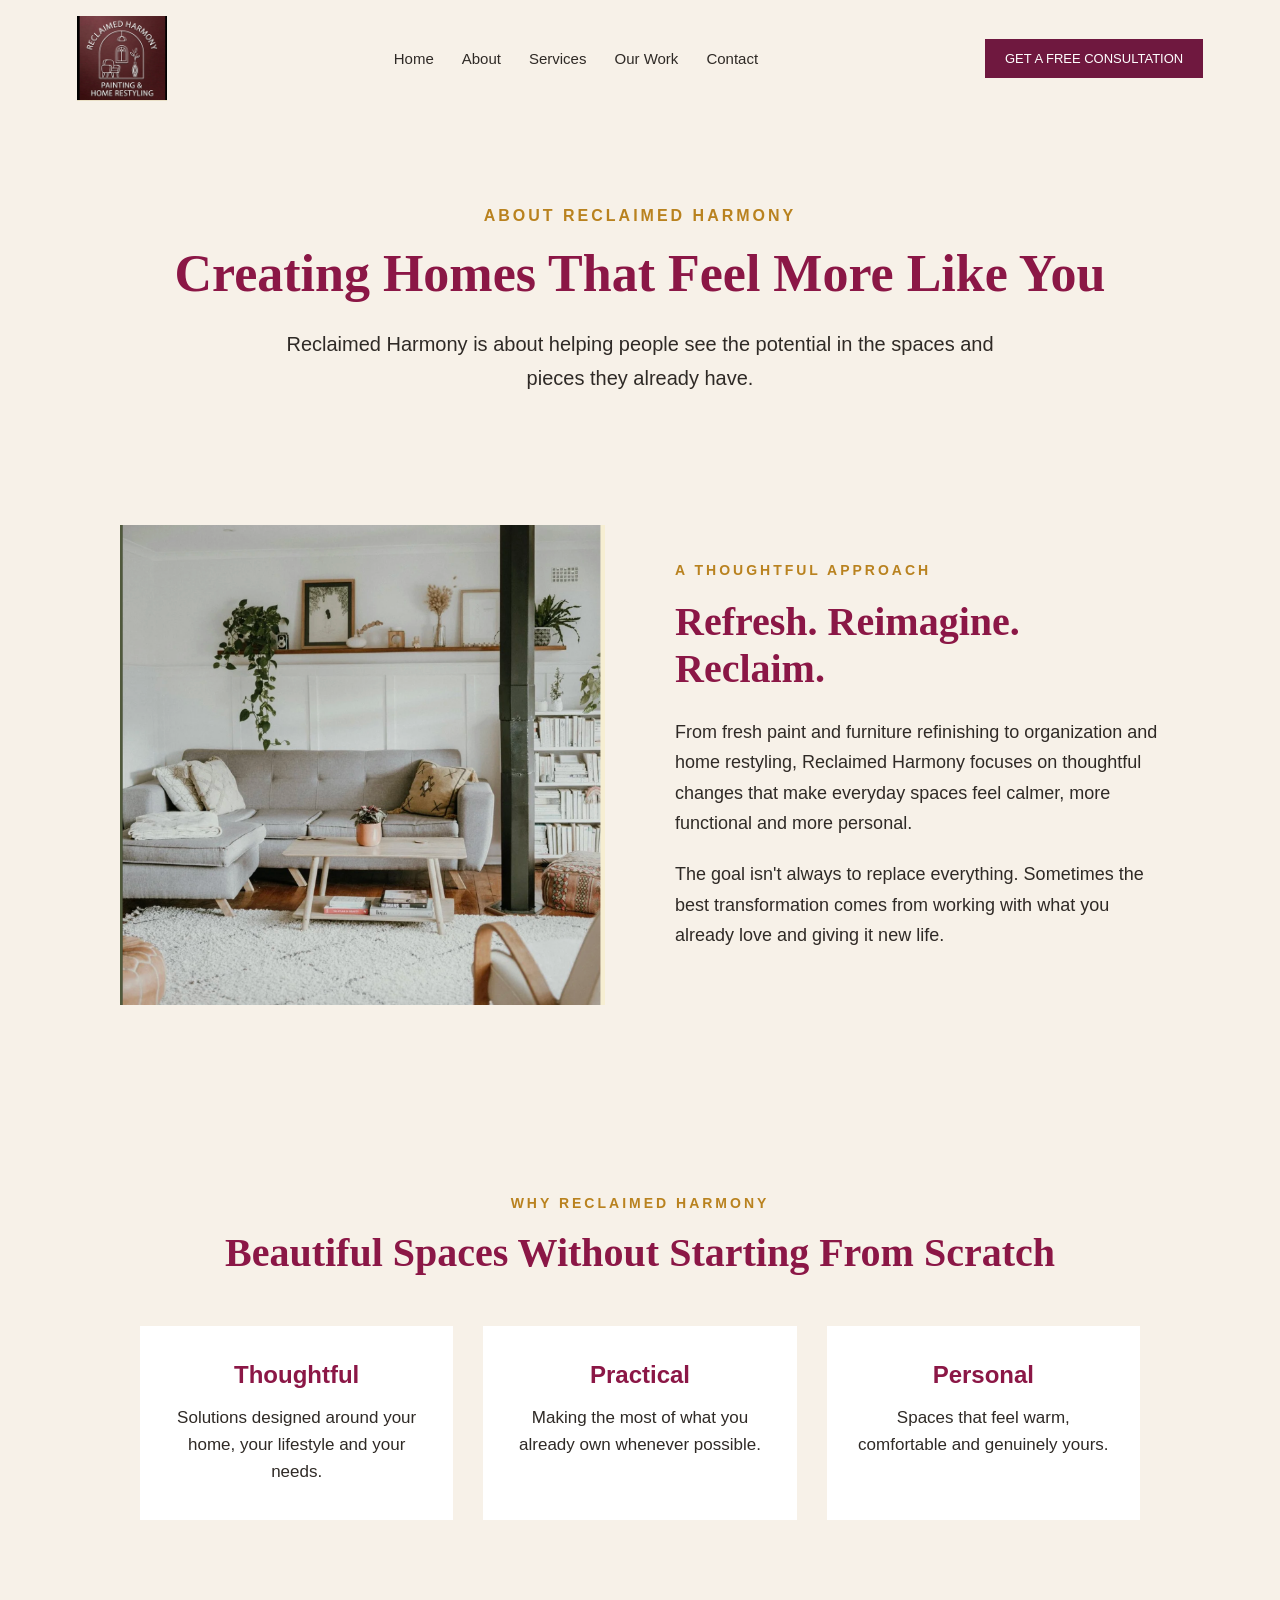
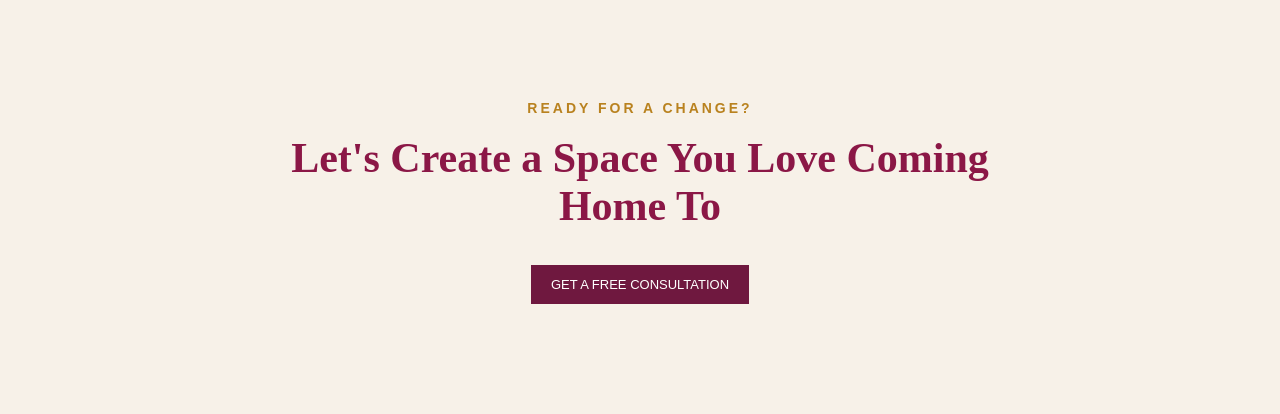
==== about.html @ 09aae3c1 "Initial commit" ====
<!DOCTYPE html>
<html lang="en">

<head>
  <meta charset="UTF-8">
  <meta name="viewport" content="width=device-width, initial-scale=1.0">

  <title>About | Reclaimed Harmony</title>

  <link rel="stylesheet" href="style.css">
</head>

<body><header>
  <nav>
    <a href="index.html" class="logo">
      <img src="images/RHlogo.png" alt="Reclaimed Harmony logo">
    </a>

    <div class="nav-links">
      <a href="index.html">Home</a>
      <a href="about.html">About</a>
      <a href="services.html">Services</a>
      <a href="work.html">Our Work</a>
      <a href="contact.html">Contact</a>
    </div>

    <a href="contact.html" class="nav-btn">
      Get a Free Consultation
    </a>
  </nav>
</header>

<main>

  <section class="about-hero">
    <p class="eyebrow">ABOUT RECLAIMED HARMONY</p>

    <h1>Creating Homes That Feel More Like You</h1>

    <p class="about-intro">
      Reclaimed Harmony is about helping people see the potential in the
      spaces and pieces they already have.
    </p>
  </section>

  <section class="about-story">

    <div class="about-image">
      <img src="images/hero-living-room.png" alt="Warm styled living room">
    </div>

    <div class="about-copy">
      <p class="eyebrow">A THOUGHTFUL APPROACH</p>

      <h2>Refresh. Reimagine. Reclaim.</h2>

      <p>
        From fresh paint and furniture refinishing to organization and home
        restyling, Reclaimed Harmony focuses on thoughtful changes that make
        everyday spaces feel calmer, more functional and more personal.
      </p>

      <p>
        The goal isn't always to replace everything. Sometimes the best
        transformation comes from working with what you already love and
        giving it new life.
      </p>
    </div>

  </section>

  <section class="about-values">
    <p class="eyebrow">WHY RECLAIMED HARMONY</p>

    <h2>Beautiful Spaces Without Starting From Scratch</h2>

    <div class="value-grid">
      <div>
        <h3>Thoughtful</h3>
        <p>Solutions designed around your home, your lifestyle and your needs.</p>
      </div>

      <div>
        <h3>Practical</h3>
        <p>Making the most of what you already own whenever possible.</p>
      </div>

      <div>
        <h3>Personal</h3>
        <p>Spaces that feel warm, comfortable and genuinely yours.</p>
      </div>
    </div>
  </section>

  <section class="about-cta">
    <p class="eyebrow">READY FOR A CHANGE?</p>

    <h2>Let's Create a Space You Love Coming Home To</h2>

    <a href="contact.html" class="btn">
      Get a Free Consultation
    </a>
  </section>

</main>

<script src="script.js"></script>
---- style.css ----
* {
  margin: 0;
  padding: 0;
  box-sizing: border-box;
}

body {
  font-family: Arial, sans-serif;
  background-color: #f7f1e8;
  color: #2f2a26;
}

header {
  background-color: #f7f1e8;
  padding: 16px 6%;
}

nav {
  display: flex;
  align-items: center;
  justify-content: space-between;
  gap: 30px;
}

.logo img {
  width: 90px;
  display: block;
}

.nav-links {
  display: flex;
  gap: 28px;
}

.nav-links a {
  text-decoration: none;
  color: #2f2a26;
  font-size: 15px;
}

.nav-btn,
.btn {
  display: inline-block;
  background-color: #6f183f;
  color: white;
  text-decoration: none;
  padding: 12px 20px;
  text-transform: uppercase;
  font-size: 13px;
}

/* HERO */

.hero {
  min-height: 620px;
  background-image:
    linear-gradient(
      90deg,
      rgba(35, 25, 20, 0.68) 0%,
      rgba(35, 25, 20, 0.35) 42%,
      rgba(35, 25, 20, 0) 70%
    ),
    url("images/hero-living-room.png");

  background-size: cover;
  background-position: center;
  display: flex;
  align-items: center;
  padding: 70px 8%;
}

.hero-content {
  max-width: 520px;
  color: white;
}

.hero h1 {
  font-family: Georgia, serif;
  font-size: 58px;
  line-height: 1;
  text-transform: uppercase;
  margin-bottom: 22px;
}

.hero-content > p:not(.service-area) {
  font-size: 18px;
  line-height: 1.6;
  margin-bottom: 24px;
}

.service-area {
  margin-top: 22px;
  font-size: 14px;
  line-height: 1.5;
}
/* HOW WE CAN HELP */

.services-preview {
  padding: 70px 8%;
  background-color: #f7f1e8;
  text-align: center;
}

.section-heading {
  max-width: 700px;
  margin: 0 auto 45px;
}

.eyebrow {
  color: #b58a3a;
  font-size: 13px;
  letter-spacing: 2px;
  text-transform: uppercase;
  margin-bottom: 10px;
}

.section-heading h2 {
  font-family: Georgia, serif;
  font-size: 42px;
  color: #6f183f;
  margin-bottom: 14px;
}

.section-heading p {
  font-size: 16px;
  line-height: 1.6;
}

.service-cards {
  display: grid;
  grid-template-columns: repeat(4, 1fr);
  gap: 24px;
  margin-bottom: 35px;
}

.service-card {
  text-align: left;
  background-color: #fffaf3;
  padding-bottom: 22px;
}

.service-card img {
  width: 100%;
  height: 220px;
  object-fit: cover;
  display: block;
}

.service-card h3 {
  font-family: Georgia, serif;
  color: #6f183f;
  font-size: 21px;
  margin: 20px 18px 10px;
}

.service-card p {
  font-size: 14px;
  line-height: 1.6;
  margin: 0 18px;
}

.services-link {
  display: inline-block;
  color: #6f183f;
  text-decoration: none;
  font-weight: bold;
  border-bottom: 1px solid #6f183f;
  padding-bottom: 3px;
}
/* OUR WORK PAGE */

.work-hero {
  text-align: center;
  padding: 90px 8% 70px;
  background-color: #f7f1e8;
}

.work-hero .eyebrow {
  color: #b88a2a;
  font-size: 14px;
  letter-spacing: 3px;
  font-weight: 600;
  margin-bottom: 14px;
}

.work-hero h1 {
  font-family: Georgia, serif;
  font-size: 48px;
  color: #7a163f;
  margin-bottom: 18px;
}

.work-hero > p:last-child {
  max-width: 720px;
  margin: 0 auto;
  font-size: 18px;
  line-height: 1.6;
  color: #2f2a26;
}
/* BEFORE & AFTER PROJECTS */

.transformations {
  padding: 70px 8% 100px;
  background-color: #ffffff;
}

.transformation-heading {
  text-align: center;
  max-width: 700px;
  margin: 0 auto 45px;
}

.transformation-heading .eyebrow {
  color: #b88a2a;
  font-size: 14px;
  letter-spacing: 3px;
  font-weight: 600;
  margin-bottom: 10px;
}


.transformation-heading h2 {
  font-family: Georgia, serif;
  font-size: 40px;
  color: #7a163f;
  margin-bottom: 15px;
}

.transformation-heading > p:last-child {
  font-size: 17px;
  line-height: 1.6;
  color: #2f2a26;
}

.transformation-card {
  max-width: 1100px;
  margin: 0 auto;
  background-color: #f7f1e8;
}

.transformation-card img {
  display: block;
  width: 100%;
  height: auto;
}

.transformation-info {
  padding: 30px 35px;
}

.transformation-info h3 {
  font-family: Georgia, serif;
  color: #7a163f;
  font-size: 27px;
  margin-bottom: 10px;
}

.transformation-info p {
  line-height: 1.6;
  margin: 0;
}
/* =========================
   OUR WORK - TRANSFORMATIONS
   ========================= */

.transformations {
    padding: 70px 8%;
    background-color: #f7f1e8;
}

.transformation-card {
    max-width: 1150px;
    margin: 0 auto 60px;
    background-color: #ffffff;
}

.transformation-card img {
    width: 100%;
    display: block;
    height: auto;
}

.transformation-info {
    padding: 30px 35px;
}

.transformation-info h3 {
    font-family: Georgia, serif;
    color: #861b48;
    font-size: 30px;
    margin: 0 0 12px;
}

.transformation-info p {
    font-size: 17px;
    line-height: 1.6;
    margin: 0;
    color: #292522;
}

/* Tablet */
@media (max-width: 900px) {
    .transformations {
        padding: 50px 5%;
    }

    .transformation-info {
        padding: 25px;
    }
}

/* Mobile */
@media (max-width: 600px) {
    .transformations {
        padding: 40px 20px;
    }

    .transformation-info {
        padding: 20px;
    }

    .transformation-info h3 {
        font-size: 25px;
    }

    .transformation-info p {
        font-size: 16px;
    }
}
/* Make transformation gallery smaller */

.transformations {
    max-width: 850px;
    margin: 0 auto;
    padding: 60px 30px;
}

.transformation-card {
    max-width: 750px;
    margin: 0 auto 45px;
}

.transformation-card img {
    width: 100%;
    height: auto;
    display: block;
}

.transformation-info {
    padding: 22px 25px 28px;
}

.transformation-info h3 {
    font-size: 26px;
}

.transformation-info p {
    font-size: 16px;
}
/* Featured transformations */

.featured-transformations {
  max-width: 1100px;
  margin: 0 auto;
  padding: 60px 30px;
}

.featured-grid {
  display: grid;
  grid-template-columns: repeat(2, 1fr);
  gap: 35px;
}

.featured-card {
  width: 100%;
}

.featured-card img {
  width: 100%;
  height: auto;
  display: block;
  border-radius: 4px;
}

.featured-card h3 {
  margin-top: 15px;
  font-size: 24px;
  color: #7d173d;
}

.featured-card p {
  font-size: 16px;
  line-height: 1.6;
}
@media (max-width: 700px) {
  .featured-grid {
    grid-template-columns: 1fr;
  }

  .featured-transformations {
    padding: 40px 20px;
  }
}
/* OUR WORK CTA */

.work-cta {
    text-align: center;
    padding: 75px 30px;
    background-color: #f5eee5;
}

.work-cta h2 {
    color: #7d173d;
    font-size: 40px;
    margin: 8px 0 15px;
}

.work-cta > p:not(.eyebrow) {
    max-width: 650px;
    margin: 0 auto 28px;
    font-size: 17px;
    line-height: 1.6;
}

.work-cta .cta-button {
    display: inline-block;
    background-color: #7d173d;
    color: white;
    text-decoration: none;
    padding: 15px 26px;
    font-weight: 600;
}

.work-cta .cta-button:hover {
    opacity: 0.85;
}
/* =========================
   SERVICES PAGE
========================= */

.services-hero {
    max-width: 1100px;
    margin: 0 auto;
    padding: 70px 30px 45px;
    text-align: center;
}

.services-hero .eyebrow {
    color: #b77a28;
    font-size: 14px;
    letter-spacing: 2px;
    text-transform: uppercase;
    margin-bottom: 12px;
}

.services-hero h1 {
    color: #8b1745;
    font-size: 42px;
    margin-bottom: 18px;
}

.services-intro {
    max-width: 760px;
    margin: 0 auto;
    font-size: 18px;
    line-height: 1.7;
}


/* SERVICE ROWS */

.services-list {
    max-width: 1050px;
    margin: 0 auto;
    padding: 20px 30px 80px;
}

.service-detail {
    display: flex;
    align-items: center;
    gap: 55px;
    margin-bottom: 80px;
}

.service-detail.reverse {
    flex-direction: row-reverse;
}

.service-detail img {
    width: 48%;
    height: 340px;
    object-fit: cover;
    border-radius: 4px;
}

.service-detail-text {
    flex: 1;
}

.service-detail-text .eyebrow {
    color: #b77a28;
    font-size: 14px;
    letter-spacing: 2px;
    margin-bottom: 8px;
}

.service-detail-text h2 {
    color: #8b1745;
    font-size: 30px;
    margin-bottom: 14px;
}

.service-detail-text p {
    font-size: 17px;
    line-height: 1.7;
}


/* MOBILE */

@media (max-width: 768px) {

    .services-hero {
        padding: 50px 20px 30px;
    }

    .services-hero h1 {
        font-size: 32px;
    }

    .services-list {
    max-width: 1050px;
    margin: 0 auto;
    padding: 0 30px 80px;

    }

    .service-detail,
    .service-detail.reverse {
        flex-direction: column;
        gap: 25px;
        margin-bottom: 55px;
    }

    .service-detail img {
        width: 100%;
        height: 280px;
    }
}
/* SERVICES CTA */

.services-cta {
    text-align: center;
    max-width: 850px;
    margin: 20px auto 0;
    padding: 70px 30px 90px;
}

.services-cta .eyebrow {
    color: #b87918;
    font-size: 14px;
    letter-spacing: 3px;
    font-weight: 600;
    margin-bottom: 15px;
}

.services-cta h2 {
    color: #8b1644;
    font-size: 38px;
    margin-bottom: 18px;
}

.services-cta > p:not(.eyebrow) {
    font-size: 18px;
    line-height: 1.7;
    max-width: 700px;
    margin: 0 auto 30px;
}

.services-cta .cta-btn {
    display: inline-block;
    background-color: #8b1644;
    color: white;
    text-decoration: none;
    padding: 16px 28px;
    font-weight: 600;
}
/* =========================
   CONTACT PAGE
========================= */

.contact-hero {
    max-width: 1050px;
    margin: 0 auto;
    padding: 90px 30px 55px;
    text-align: center;
}

.contact-hero .eyebrow {
    color: #b87520;
    text-transform: uppercase;
    letter-spacing: 3px;
    font-size: 14px;
    font-weight: 600;
    margin-bottom: 18px;
}

.contact-hero h1 {
    color: #941b4d;
    font-size: 48px;
    margin-bottom: 20px;
}

.contact-hero > p:last-child {
    max-width: 700px;
    margin: 0 auto;
    font-size: 18px;
    line-height: 1.7;
}


/* CONTACT AREA */

.contact-section {
    max-width: 1100px;
    margin: 0 auto;
    padding: 40px 30px 100px;
    display: grid;
    grid-template-columns: 1fr 1fr;
    gap: 80px;
    align-items: start;
}

.contact-details .eyebrow {
    color: #b87520;
    text-transform: uppercase;
    letter-spacing: 3px;
    font-size: 14px;
    font-weight: 600;
    margin-bottom: 15px;
}

.contact-details h2 {
    color: #941b4d;
    font-size: 34px;
    margin-bottom: 20px;
}

.contact-details > p {
    font-size: 17px;
    line-height: 1.7;
    margin-bottom: 35px;
}

.contact-item {
    margin-bottom: 25px;
}

.contact-item strong {
    color: #941b4d;
    font-size: 18px;
}

.contact-item p {
    margin-top: 7px;
    line-height: 1.6;
}


/* FORM */

.contact-form {
    background: #ffffff;
    padding: 40px;
    border-radius: 4px;
    display: flex;
    flex-direction: column;
}

.contact-form label {
    font-weight: 600;
    margin-bottom: 8px;
}

.contact-form input,
.contact-form select,
.contact-form textarea {
    width: 100%;
    box-sizing: border-box;
    padding: 13px;
    margin-bottom: 22px;
    border: 1px solid #c8bfb4;
    background: #faf8f4;
    font-family: inherit;
    font-size: 16px;
}

.contact-form textarea {
    resize: vertical;
}

.contact-form input:focus,
.contact-form select:focus,
.contact-form textarea:focus {
    outline: 2px solid #b87520;
    border-color: transparent;
}

.contact-form .btn {
    background: #941b4d;
    color: white;
    border: none;
    padding: 16px 25px;
    font-size: 15px;
    font-weight: 700;
    text-transform: uppercase;
    cursor: pointer;
    align-self: flex-start;
}

.contact-form .btn:hover {
    background: #74133b;
}


/* MOBILE */

@media (max-width: 768px) {

    .contact-hero {
        padding: 60px 20px 40px;
    }

    .contact-hero h1 {
        font-size: 36px;
    }

    .contact-section {
    max-width: 1100px;
    margin: 0 auto;
    padding: 40px 30px 140px;
    }

    .contact-form {
        padding: 25px;
    }
}
/* ABOUT PAGE */

.about-hero {
  text-align: center;
  padding: 90px 20px 70px;
  max-width: 1100px;
  margin: 0 auto;
}

.about-hero .eyebrow {
  color: #b9821f;
  font-size: 16px;
  letter-spacing: 3px;
  font-weight: 600;
  margin-bottom: 20px;
}

.about-hero h1 {
  color: #8b1746;
  font-family: Georgia, serif;
  font-size: 52px;
  line-height: 1.1;
  margin-bottom: 25px;
}

.about-intro {
  max-width: 760px;
  margin: 0 auto;
  font-size: 20px;
  line-height: 1.7;
}


/* ABOUT STORY */

.about-story {
  max-width: 1100px;
  margin: 0 auto;
  padding: 60px 30px 100px;
  display: grid;
  grid-template-columns: 1fr 1fr;
  gap: 70px;
  align-items: center;
}

.about-image img {
  width: 100%;
  height: 480px;
  object-fit: cover;
  display: block;
}

.about-copy .eyebrow {
  color: #b9821f;
  letter-spacing: 3px;
  font-size: 14px;
  font-weight: 600;
  margin-bottom: 15px;
}

.about-copy h2 {
  color: #8b1746;
  font-family: Georgia, serif;
  font-size: 40px;
  margin-bottom: 25px;
}

.about-copy p {
  font-size: 18px;
  line-height: 1.7;
  margin-bottom: 20px;
}


/* VALUES */

.about-values {
  background-color: #f7f1e8;
  text-align: center;
  padding: 90px 30px;
}

.about-values .eyebrow {
  color: #b9821f;
  letter-spacing: 3px;
  font-size: 14px;
  font-weight: 600;
}

.about-values h2 {
  color: #8b1746;
  font-family: Georgia, serif;
  font-size: 40px;
  margin: 18px 0 50px;
}

.value-grid {
  max-width: 1000px;
  margin: 0 auto;
  display: grid;
  grid-template-columns: repeat(3, 1fr);
  gap: 30px;
}

.value-grid div {
  background: white;
  padding: 35px 30px;
}

.value-grid h3 {
  color: #8b1746;
  font-size: 24px;
  margin-bottom: 15px;
}

.value-grid p {
  font-size: 17px;
  line-height: 1.6;
}


/* ABOUT CTA */

.about-cta {
  text-align: center;
  padding: 90px 20px 110px;
}

.about-cta .eyebrow {
  color: #b9821f;
  letter-spacing: 3px;
  font-size: 14px;
  font-weight: 600;
}

.about-cta h2 {
  color: #8b1746;
  font-family: Georgia, serif;
  font-size: 42px;
  margin: 18px auto 35px;
  max-width: 800px;
}


/* MOBILE */

@media (max-width: 768px) {

  .about-hero {
    padding: 60px 25px;
  }

  .about-hero h1 {
    font-size: 38px;
  }

  .about-story {
    grid-template-columns: 1fr;
    gap: 40px;
    padding: 40px 25px 70px;
  }

  .about-image img {
    height: 350px;
  }

  .about-copy h2,
  .about-values h2,
  .about-cta h2 {
    font-size: 32px;
  }

  .value-grid {
    grid-template-columns: 1fr;
  }
}
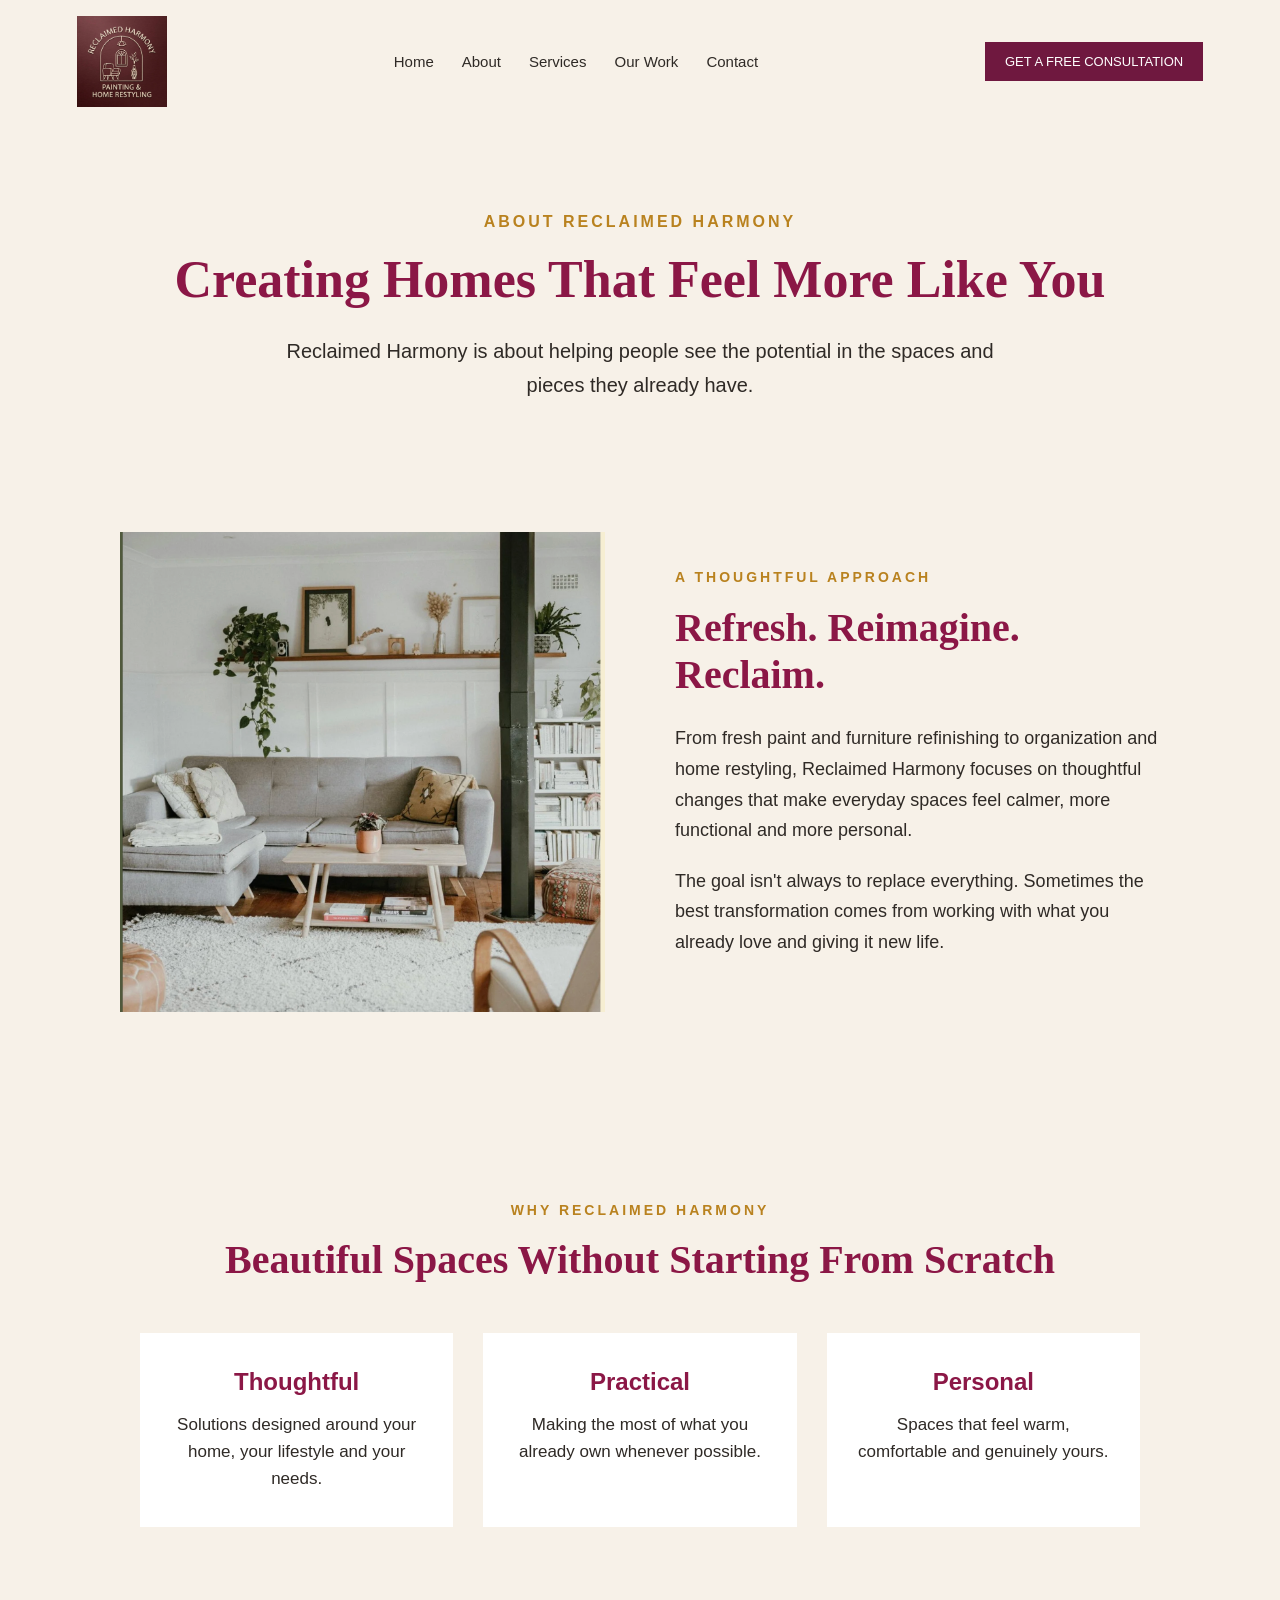
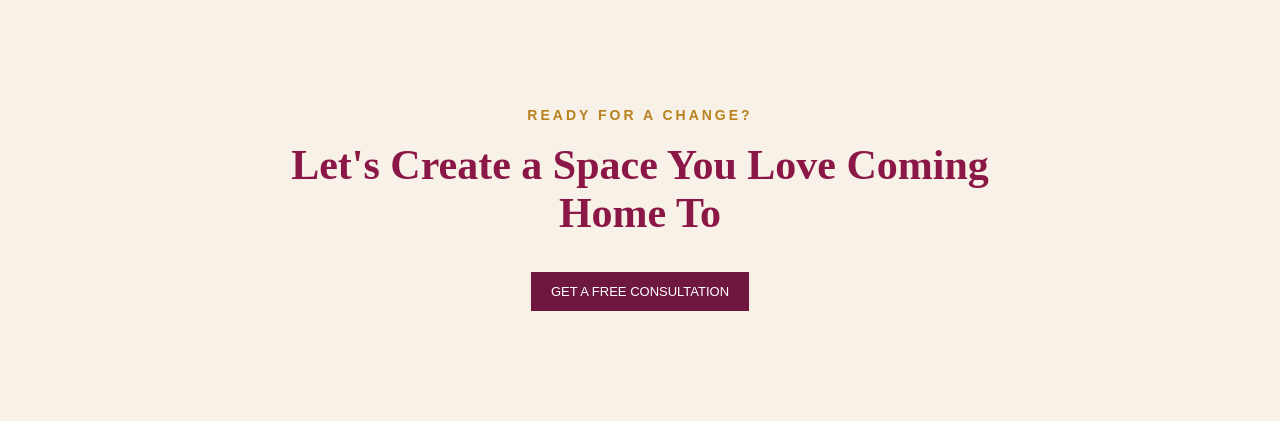
==== commit 337d6f9a: "Updated website with new transformations and client revisions" ====
--- a/about.html
+++ b/about.html
@@ -13,7 +13,7 @@
 <body><header>
   <nav>
     <a href="index.html" class="logo">
-      <img src="images/RHlogo.png" alt="Reclaimed Harmony logo">
+      <img src="images/newlogo.png.jpeg" alt="Reclaimed Harmony logo">
     </a>
 
     <div class="nav-links">
--- a/style.css
+++ b/style.css
@@ -330,13 +330,13 @@
 /* Make transformation gallery smaller */
 
 .transformations {
-    max-width: 850px;
+    max-width: 1200px;
     margin: 0 auto;
     padding: 60px 30px;
 }
 
 .transformation-card {
-    max-width: 750px;
+    max-width: 1100px;
     margin: 0 auto 45px;
 }
 
